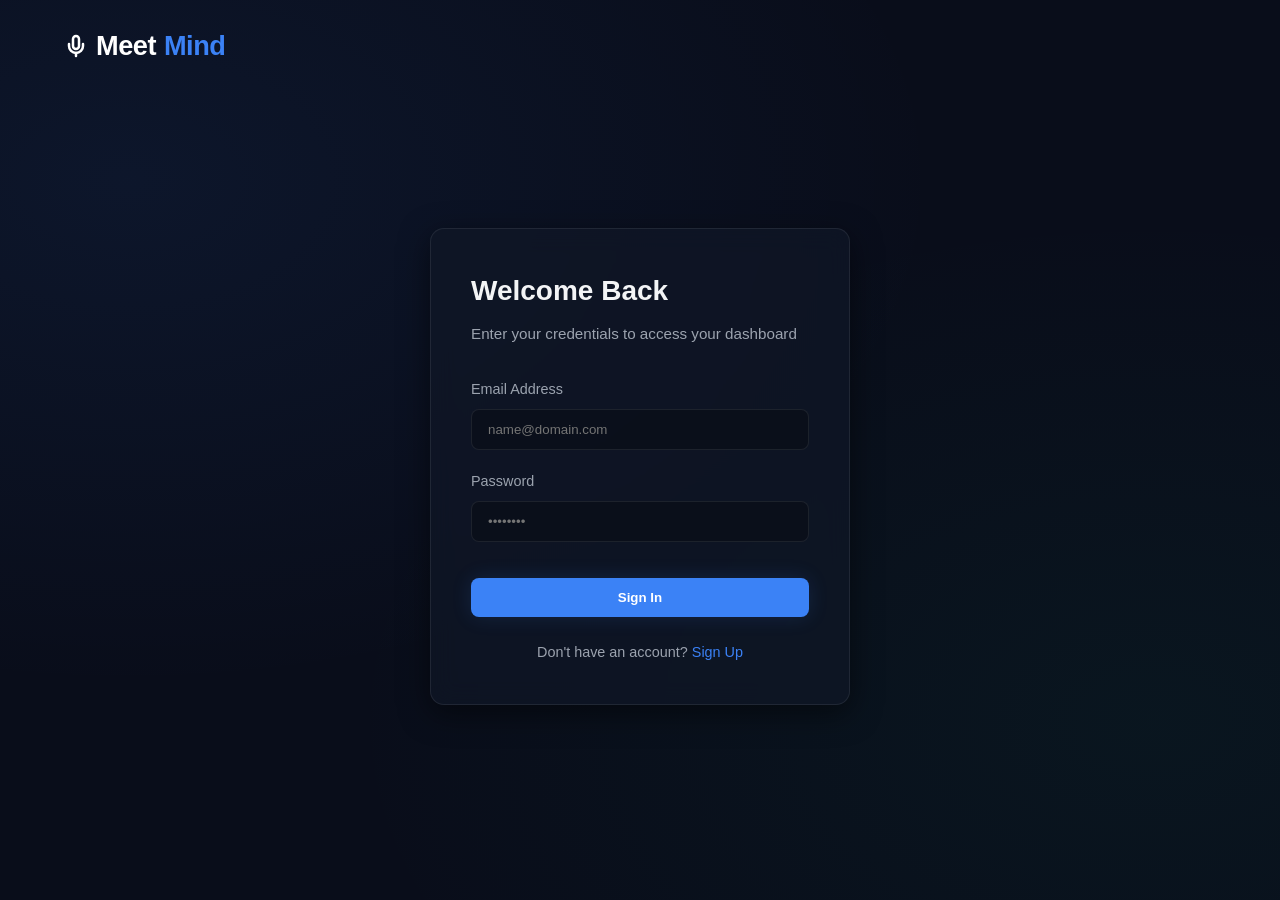
==== frontend/dashboard.html @ f76f9f4a "security hardening complete" ====
<!DOCTYPE html>
<html lang="en">
<head>
  <meta charset="UTF-8">
  <meta name="viewport" content="width=device-width, initial-scale=1.0">
  <meta http-equiv="Content-Security-Policy" content="default-src 'self'; script-src 'self' 'unsafe-inline'; style-src 'self' 'unsafe-inline' https://fonts.googleapis.com; font-src 'self' https://fonts.gstatic.com; img-src 'self' data:; connect-src 'self' http://localhost:8000 https://meetmind-backend-90u7.onrender.com;">
  <title>Dashboard — MeetMind</title>
  <link rel="stylesheet" href="css/style.css">
</head>
<body>

  <!-- Dashboard Header -->
  <header class="dashboard-header">
    <div class="nav-container">
      <a href="index.html" class="logo">
        <svg width="24" height="24" viewBox="0 0 24 24" fill="none" stroke="currentColor" stroke-width="2.5" stroke-linecap="round" stroke-linejoin="round"><path d="M12 2a3 3 0 0 0-3 3v7a3 3 0 0 0 6 0V5a3 3 0 0 0-3-3Z"/><path d="M19 10v2a7 7 0 0 1-14 0v-2"/><line x1="12" x2="12" y1="19" y2="22"/></svg>
        Meet<span>Mind</span>
      </a>
      <div style="display: flex; align-items: center; gap: 1rem;">
        <span id="user-display" style="font-size: 0.95rem; color: var(--text-secondary);"></span>
        <button id="logout-btn" class="btn btn-secondary" style="padding: 0.4rem 1rem; font-size: 0.85rem;">Logout</button>
      </div>
    </div>
  </header>

  <div class="dashboard-container">
    <!-- Upgrade to Pro Banner (Conditional) -->
    <div id="upgrade-banner" class="upgrade-banner glass-card" style="display: none;">
      <div>
        <h3>Upgrade to MeetMind Pro</h3>
        <p>Unlock unlimited meeting uploads, export MOM files to Word/PDF, and transcribe files up to 3 hours long.</p>
      </div>
      <button id="upgrade-btn" class="btn btn-primary">Upgrade for ₹499/mo</button>
    </div>

    <!-- Upload Card -->
    <div class="glass-card" style="padding: 2.5rem; margin-bottom: 2rem;">
      <h2 style="font-size: 1.5rem; margin-bottom: 0.5rem; font-weight: 700;">New Meeting Analysis</h2>
      <p style="color: var(--text-secondary); margin-bottom: 1.5rem; font-size: 0.95rem;">Upload your meeting recording (MP3, MP4, M4A, WAV, WebM) to generate MOM & summaries.</p>

      <div id="upload-alert" class="alert alert-danger"></div>

      <!-- Drag & Drop Zone -->
      <div id="drop-zone" class="upload-zone">
        <div class="upload-icon">
          <svg width="48" height="48" viewBox="0 0 24 24" fill="none" stroke="currentColor" stroke-width="1.5" stroke-linecap="round" stroke-linejoin="round"><path d="M21 15v4a2 2 0 0 1-2 2H5a2 2 0 0 1-2-2v-4"/><polyline points="17 8 12 3 7 8"/><line x1="12" x2="12" y1="3" y2="15"/></svg>
        </div>
        <h4 style="font-size: 1.1rem; margin-bottom: 0.25rem;">Drag & drop your recording file here</h4>
        <p style="color: var(--text-muted); font-size: 0.9rem;">or click to select file from your system</p>
        
        <input type="file" id="file-input" style="display: none;" accept="audio/*,video/*">
        
        <!-- Progress Fill -->
        <div id="progress-bar" class="upload-progress">
          <div id="progress-fill" class="upload-progress-fill"></div>
        </div>
        <p id="progress-text" class="upload-status-text">Uploading...</p>
      </div>

      <div class="form-group" style="margin-top: 1.5rem;">
        <label for="meeting-title">Meeting Title (Optional)</label>
        <input type="text" id="meeting-title" class="form-control" placeholder="E.g., Product Kickoff - June 2026">
      </div>
      
      <button id="process-btn" class="btn btn-primary" style="width: 100%; margin-top: 0.5rem;" disabled>
        Process Recording
      </button>
    </div>

    <!-- Meetings List Grid -->
    <div>
      <h3 class="meetings-title">Your Meetings</h3>
      <div id="empty-state" style="text-align: center; padding: 4rem 1rem; color: var(--text-secondary); display: none;">
        <p style="font-size: 1.1rem;">You haven't uploaded any meetings yet.</p>
      </div>
      <div id="meetings-grid" class="meetings-grid">
        <!-- Rendered dynamically -->
      </div>
    </div>
  </div>

  <!-- Upgrade Modal Placeholder -->
  <div id="upgrade-modal" style="display: none; position: fixed; top: 0; left: 0; width: 100%; height: 100%; background: rgba(0, 0, 0, 0.75); z-index: 1000; align-items: center; justify-content: center; backdrop-filter: blur(8px);">
    <div class="glass-card" style="max-width: 450px; width: 90%; padding: 2.5rem; text-align: center; position: relative;">
      <h3 style="font-size: 1.5rem; margin-bottom: 0.5rem;">Unlock Pro Benefits</h3>
      <p style="color: var(--text-secondary); margin-bottom: 2rem;">Upgrading to Pro gives you unlimited transcripts and full MOM exports.</p>
      
      <div style="background: rgba(255, 255, 255, 0.03); border: 1px solid var(--border-subtle); padding: 1rem; border-radius: var(--radius-sm); margin-bottom: 2rem;">
        <div style="font-size: 1.75rem; font-weight: 800;">₹499 <span style="font-size: 0.95rem; font-weight: 400; color: var(--text-secondary);">/ month</span></div>
      </div>
      
      <button id="modal-pay-btn" class="btn btn-primary" style="width: 100%; margin-bottom: 0.75rem;">Pay via Razorpay</button>
      <button id="modal-close-btn" class="btn btn-secondary" style="width: 100%;">Cancel</button>
    </div>
  </div>

  <script src="js/auth.js"></script>
  <script src="js/dashboard.js"></script>
</body>
</html>
---- frontend/css/style.css ----
@import url('https://fonts.googleapis.com/css2?family=Inter:wght@300;400;500;600;700&family=Outfit:wght@400;500;600;700;800&display=swap');

:root {
  --bg-main: #090D1A;
  --bg-surface: rgba(17, 24, 39, 0.7);
  --bg-surface-hover: rgba(31, 41, 55, 0.8);
  --border-subtle: rgba(255, 255, 255, 0.08);
  --border-focus: rgba(59, 130, 246, 0.5);
  
  --accent-primary: #3B82F6;
  --accent-primary-glow: rgba(59, 130, 246, 0.35);
  --accent-secondary: #10B981;
  --accent-danger: #EF4444;
  --accent-warning: #F59E0B;
  
  --text-primary: #F3F4F6;
  --text-secondary: #9CA3AF;
  --text-muted: #6B7280;
  
  --font-primary: 'Outfit', sans-serif;
  --font-secondary: 'Inter', sans-serif;
  
  --shadow-sm: 0 2px 8px rgba(0, 0, 0, 0.3);
  --shadow-md: 0 8px 30px rgba(0, 0, 0, 0.5);
  --shadow-glow: 0 0 20px rgba(59, 130, 246, 0.15);
  
  --radius-sm: 8px;
  --radius-md: 14px;
  --radius-lg: 20px;
}

* {
  box-sizing: border-box;
  margin: 0;
  padding: 0;
  scrollbar-width: thin;
  scrollbar-color: rgba(255, 255, 255, 0.1) transparent;
}

body {
  background-color: var(--bg-main);
  background-image: 
    radial-gradient(at 10% 20%, rgba(59, 130, 246, 0.08) 0px, transparent 50%),
    radial-gradient(at 90% 80%, rgba(16, 185, 129, 0.05) 0px, transparent 50%);
  background-attachment: fixed;
  color: var(--text-primary);
  font-family: var(--font-primary);
  line-height: 1.6;
  min-height: 100vh;
}

/* Scrollbars */
::-webkit-scrollbar {
  width: 6px;
  height: 6px;
}
::-webkit-scrollbar-track {
  background: transparent;
}
::-webkit-scrollbar-thumb {
  background: rgba(255, 255, 255, 0.1);
  border-radius: 10px;
}
::-webkit-scrollbar-thumb:hover {
  background: rgba(255, 255, 255, 0.2);
}

a {
  color: var(--accent-primary);
  text-decoration: none;
  transition: color 0.2s ease;
}
a:hover {
  color: #60A5FA;
}

/* Glassmorphism card utility */
.glass-card {
  background: var(--bg-surface);
  backdrop-filter: blur(12px);
  -webkit-backdrop-filter: blur(12px);
  border: 1px solid var(--border-subtle);
  border-radius: var(--radius-md);
  box-shadow: var(--shadow-md);
  transition: transform 0.3s ease, border-color 0.3s ease, box-shadow 0.3s ease;
}
.glass-card:hover {
  border-color: rgba(255, 255, 255, 0.14);
}

/* Primary Button Styling */
.btn {
  display: inline-flex;
  align-items: center;
  justify-content: center;
  padding: 0.75rem 1.5rem;
  font-family: var(--font-primary);
  font-weight: 600;
  border-radius: var(--radius-sm);
  border: none;
  cursor: pointer;
  transition: all 0.2s ease;
}

.btn-primary {
  background: var(--accent-primary);
  color: #FFF;
  box-shadow: var(--shadow-glow);
}
.btn-primary:hover {
  background: #2563EB;
  transform: translateY(-2px);
  box-shadow: 0 0 25px var(--accent-primary-glow);
}
.btn-primary:active {
  transform: translateY(0);
}

.btn-secondary {
  background: rgba(255, 255, 255, 0.06);
  color: var(--text-primary);
  border: 1px solid var(--border-subtle);
}
.btn-secondary:hover {
  background: rgba(255, 255, 255, 0.12);
  border-color: rgba(255, 255, 255, 0.2);
}

.btn-danger {
  background: var(--accent-danger);
  color: #FFF;
}
.btn-danger:hover {
  background: #DC2626;
  transform: translateY(-2px);
}

/* Form inputs styling */
.form-group {
  margin-bottom: 1.25rem;
}

.form-group label {
  display: block;
  font-size: 0.9rem;
  color: var(--text-secondary);
  margin-bottom: 0.5rem;
  font-weight: 500;
}

.form-control {
  width: 100%;
  padding: 0.75rem 1rem;
  font-family: var(--font-secondary);
  background: rgba(0, 0, 0, 0.25);
  border: 1px solid var(--border-subtle);
  border-radius: var(--radius-sm);
  color: var(--text-primary);
  outline: none;
  transition: border-color 0.2s ease, box-shadow 0.2s ease;
}
.form-control:focus {
  border-color: var(--accent-primary);
  box-shadow: 0 0 0 3px rgba(59, 130, 246, 0.15);
}

/* Landing Page Grid & Elements */
.nav-container {
  display: flex;
  justify-content: space-between;
  align-items: center;
  padding: 1.5rem 5%;
  max-width: 1400px;
  margin: 0 auto;
}

.logo {
  font-size: 1.7rem;
  font-weight: 800;
  color: #FFF;
  letter-spacing: -0.5px;
  display: flex;
  align-items: center;
  gap: 0.5rem;
}
.logo span {
  color: var(--accent-primary);
}

.hero-section {
  text-align: center;
  padding: 6rem 1rem 4rem;
  max-width: 800px;
  margin: 0 auto;
}

.hero-badge {
  background: rgba(59, 130, 246, 0.1);
  border: 1px solid rgba(59, 130, 246, 0.2);
  color: var(--accent-primary);
  padding: 0.35rem 1rem;
  border-radius: 50px;
  font-size: 0.85rem;
  font-weight: 600;
  display: inline-block;
  margin-bottom: 1.5rem;
}

.hero-section h1 {
  font-size: 3.5rem;
  font-weight: 800;
  letter-spacing: -1.5px;
  line-height: 1.15;
  margin-bottom: 1.5rem;
}

.hero-section h1 span {
  background: linear-gradient(135deg, #60A5FA, #3B82F6);
  -webkit-background-clip: text;
  -webkit-text-fill-color: transparent;
}

.hero-section p {
  color: var(--text-secondary);
  font-size: 1.2rem;
  margin-bottom: 2rem;
}

/* Features grid */
.features-grid {
  display: grid;
  grid-template-columns: repeat(auto-fit, minmax(300px, 1fr));
  gap: 2rem;
  max-width: 1200px;
  margin: 4rem auto;
  padding: 0 2rem;
}

.feature-card {
  padding: 2.5rem;
}

.feature-card .icon {
  width: 50px;
  height: 50px;
  border-radius: var(--radius-sm);
  background: rgba(59, 130, 246, 0.1);
  color: var(--accent-primary);
  display: flex;
  align-items: center;
  justify-content: center;
  font-size: 1.5rem;
  margin-bottom: 1.5rem;
}

/* Pricing Section */
.pricing-section {
  text-align: center;
  padding: 4rem 1rem 6rem;
}

.pricing-grid {
  display: grid;
  grid-template-columns: repeat(auto-fit, minmax(300px, 350px));
  justify-content: center;
  gap: 2.5rem;
  margin-top: 3rem;
  padding: 0 1rem;
}

.pricing-card {
  padding: 3rem 2rem;
  position: relative;
  overflow: hidden;
}

.pricing-card.premium::before {
  content: '';
  position: absolute;
  top: 0;
  left: 0;
  width: 100%;
  height: 4px;
  background: linear-gradient(90deg, var(--accent-primary), var(--accent-secondary));
}

.price {
  font-size: 2.5rem;
  font-weight: 800;
  margin: 1.5rem 0;
}
.price span {
  font-size: 1rem;
  color: var(--text-secondary);
  font-weight: 400;
}

.pricing-features {
  list-style: none;
  text-align: left;
  margin: 2rem 0;
}
.pricing-features li {
  margin-bottom: 0.75rem;
  color: var(--text-secondary);
  display: flex;
  align-items: center;
  gap: 0.5rem;
}
.pricing-features li::before {
  content: '✓';
  color: var(--accent-secondary);
  font-weight: bold;
}

/* Auth Cards styling */
.auth-wrapper {
  display: flex;
  align-items: center;
  justify-content: center;
  min-height: calc(100vh - 150px);
  padding: 2rem 1rem;
}

.auth-card {
  width: 100%;
  max-width: 420px;
  padding: 2.5rem;
}

.auth-card h2 {
  font-size: 1.75rem;
  margin-bottom: 0.5rem;
  font-weight: 700;
}

.auth-card p.subtitle {
  color: var(--text-secondary);
  margin-bottom: 2rem;
  font-size: 0.95rem;
}

/* Alert styles */
.alert {
  padding: 0.75rem 1rem;
  border-radius: var(--radius-sm);
  font-size: 0.9rem;
  margin-bottom: 1.25rem;
  display: none;
}
.alert-danger {
  background: rgba(239, 68, 68, 0.15);
  border: 1px solid rgba(239, 68, 68, 0.25);
  color: #F87171;
}
.alert-success {
  background: rgba(16, 185, 129, 0.15);
  border: 1px solid rgba(16, 185, 129, 0.25);
  color: #34D399;
}

/* Dashboard styles */
.dashboard-header {
  border-bottom: 1px solid var(--border-subtle);
  background: rgba(9, 13, 26, 0.8);
  backdrop-filter: blur(10px);
  position: sticky;
  top: 0;
  z-index: 100;
}

.dashboard-container {
  max-width: 1200px;
  margin: 2.5rem auto;
  padding: 0 2rem;
}

/* Upload zone */
.upload-zone {
  border: 2px dashed rgba(255, 255, 255, 0.15);
  border-radius: var(--radius-md);
  padding: 4rem 2rem;
  text-align: center;
  cursor: pointer;
  transition: all 0.3s ease;
  background: rgba(255, 255, 255, 0.02);
}
.upload-zone:hover, .upload-zone.dragover {
  border-color: var(--accent-primary);
  background: rgba(59, 130, 246, 0.04);
}

.upload-icon {
  font-size: 3rem;
  color: var(--accent-primary);
  margin-bottom: 1.5rem;
}

.upload-progress {
  width: 100%;
  max-width: 400px;
  height: 6px;
  background: rgba(255, 255, 255, 0.1);
  border-radius: 10px;
  margin: 1.5rem auto 0.5rem;
  overflow: hidden;
  display: none;
}
.upload-progress-fill {
  height: 100%;
  width: 0%;
  background: var(--accent-primary);
  border-radius: 10px;
  transition: width 0.2s ease;
}

.upload-status-text {
  font-size: 0.9rem;
  color: var(--text-secondary);
  display: none;
}

/* Meeting Cards */
.meetings-title {
  margin: 3.5rem 0 1.5rem;
  font-size: 1.5rem;
  font-weight: 700;
}

.meetings-grid {
  display: grid;
  grid-template-columns: repeat(auto-fill, minmax(320px, 1fr));
  gap: 1.5rem;
}

.meeting-card {
  padding: 1.75rem;
  cursor: pointer;
}
.meeting-card:hover {
  transform: translateY(-4px);
  box-shadow: 0 12px 40px rgba(0, 0, 0, 0.6);
  border-color: rgba(59, 130, 246, 0.3);
}

.meeting-meta {
  display: flex;
  justify-content: space-between;
  align-items: center;
  margin-top: 1.5rem;
  font-size: 0.85rem;
  color: var(--text-secondary);
}

/* Badges */
.badge {
  padding: 0.25rem 0.6rem;
  border-radius: 4px;
  font-size: 0.75rem;
  font-weight: 600;
  text-transform: uppercase;
}
.badge-processing {
  background: rgba(245, 158, 11, 0.15);
  border: 1px solid rgba(245, 158, 11, 0.3);
  color: var(--accent-warning);
}
.badge-done {
  background: rgba(16, 185, 129, 0.15);
  border: 1px solid rgba(16, 185, 129, 0.3);
  color: var(--accent-secondary);
}
.badge-failed {
  background: rgba(239, 68, 68, 0.15);
  border: 1px solid rgba(239, 68, 68, 0.3);
  color: var(--accent-danger);
}

/* Meeting detail page elements */
.meeting-detail-wrapper {
  max-width: 1000px;
  margin: 2rem auto 4rem;
  padding: 0 1.5rem;
}

.back-link {
  display: inline-flex;
  align-items: center;
  gap: 0.5rem;
  margin-bottom: 1.5rem;
  color: var(--text-secondary);
  font-weight: 500;
}
.back-link:hover {
  color: var(--text-primary);
}

.meeting-header {
  margin-bottom: 2.5rem;
}

.meeting-header h2 {
  font-size: 2.2rem;
  font-weight: 800;
  margin-bottom: 0.5rem;
}

/* Tabs */
.tabs-container {
  display: flex;
  border-bottom: 1.5px solid var(--border-subtle);
  margin-bottom: 2rem;
  gap: 1.5rem;
}

.tab-btn {
  background: none;
  border: none;
  color: var(--text-secondary);
  font-family: var(--font-primary);
  font-size: 1.05rem;
  font-weight: 600;
  padding: 0.75rem 0.5rem;
  cursor: pointer;
  position: relative;
  transition: color 0.2s ease;
}
.tab-btn:hover {
  color: var(--text-primary);
}
.tab-btn.active {
  color: var(--accent-primary);
}
.tab-btn.active::after {
  content: '';
  position: absolute;
  bottom: -1.5px;
  left: 0;
  width: 100%;
  height: 2px;
  background: var(--accent-primary);
}

.tab-panel {
  display: none;
}
.tab-panel.active {
  display: block;
}

/* Tab Panel Contents */
.bullet-list {
  list-style: none;
}
.bullet-list li {
  position: relative;
  padding-left: 2rem;
  margin-bottom: 1.25rem;
  font-family: var(--font-secondary);
  font-size: 1.05rem;
}
.bullet-list li::before {
  content: "•";
  position: absolute;
  left: 0.5rem;
  color: var(--accent-primary);
  font-size: 1.5rem;
  line-height: 1.2;
}

/* MOM Styling */
.mom-section {
  margin-bottom: 2rem;
}
.mom-section h3 {
  font-size: 1.2rem;
  margin-bottom: 1rem;
  font-weight: 700;
  color: #FFF;
  border-left: 3px solid var(--accent-primary);
  padding-left: 0.75rem;
}

.mom-pill-list {
  display: flex;
  flex-wrap: wrap;
  gap: 0.5rem;
}
.mom-pill {
  background: rgba(255, 255, 255, 0.05);
  border: 1px solid var(--border-subtle);
  padding: 0.35rem 0.85rem;
  border-radius: 50px;
  font-size: 0.9rem;
  color: var(--text-secondary);
}

/* Tables for action items */
.mom-table {
  width: 100%;
  border-collapse: collapse;
  margin-top: 0.5rem;
}
.mom-table th, .mom-table td {
  padding: 0.85rem 1rem;
  text-align: left;
  border-bottom: 1px solid var(--border-subtle);
}
.mom-table th {
  background: rgba(255, 255, 255, 0.02);
  color: var(--text-secondary);
  font-weight: 600;
  font-size: 0.9rem;
}
.mom-table td {
  font-family: var(--font-secondary);
  font-size: 0.95rem;
}

/* Q&A Chat system */
.chat-container {
  display: flex;
  flex-direction: column;
  height: 450px;
  background: rgba(0, 0, 0, 0.2);
  border-radius: var(--radius-sm);
  border: 1px solid var(--border-subtle);
  overflow: hidden;
}

.chat-messages {
  flex: 1;
  padding: 1.5rem;
  overflow-y: auto;
  display: flex;
  flex-direction: column;
  gap: 1.25rem;
}

.chat-bubble {
  max-width: 80%;
  padding: 0.85rem 1.25rem;
  border-radius: var(--radius-sm);
  font-family: var(--font-secondary);
  font-size: 0.95rem;
}

.chat-bubble.user {
  align-self: flex-end;
  background: var(--accent-primary);
  color: #FFF;
  border-bottom-right-radius: 2px;
}

.chat-bubble.assistant {
  align-self: flex-start;
  background: rgba(255, 255, 255, 0.06);
  border: 1px solid var(--border-subtle);
  color: var(--text-primary);
  border-bottom-left-radius: 2px;
}

.chat-input-bar {
  display: flex;
  padding: 1rem;
  border-top: 1px solid var(--border-subtle);
  background: rgba(0, 0, 0, 0.1);
  gap: 0.75rem;
}

.chat-input {
  flex: 1;
  background: rgba(0, 0, 0, 0.3);
  border: 1px solid var(--border-subtle);
  color: var(--text-primary);
  padding: 0.75rem 1rem;
  border-radius: var(--radius-sm);
  outline: none;
  font-family: var(--font-secondary);
}
.chat-input:focus {
  border-color: var(--accent-primary);
}

.pricing-header {
  margin-bottom: 2rem;
}

/* Export Panel */
.export-panel {
  margin-top: 2rem;
  padding: 1.5rem;
  display: flex;
  align-items: center;
  justify-content: space-between;
  gap: 1rem;
}
.export-buttons {
  display: flex;
  gap: 0.75rem;
}

/* Pro upgrade panel dashboard */
.upgrade-banner {
  padding: 1.5rem 2rem;
  margin-bottom: 2.5rem;
  display: flex;
  justify-content: space-between;
  align-items: center;
  background: linear-gradient(90deg, rgba(59, 130, 246, 0.15), rgba(16, 185, 129, 0.1));
  border: 1px solid rgba(59, 130, 246, 0.25);
}

.upgrade-banner h3 {
  font-size: 1.15rem;
  font-weight: 700;
  margin-bottom: 0.25rem;
}
.upgrade-banner p {
  color: var(--text-secondary);
  font-size: 0.9rem;
}

/* Custom Animations */
@keyframes spin {
  to { transform: rotate(360deg); }
}
@keyframes pulse {
  0% { transform: scale(1); box-shadow: 0 0 0 0 rgba(59, 130, 246, 0.4); }
  70% { transform: scale(1.05); box-shadow: 0 0 0 10px rgba(59, 130, 246, 0); }
  100% { transform: scale(1); box-shadow: 0 0 0 0 rgba(59, 130, 246, 0); }
}

@media (max-width: 768px) {
  .dashboard-grid { grid-template-columns: 1fr; }
  .meetings-grid { grid-template-columns: 1fr !important; }
  .meeting-detail-wrapper { padding: 1rem; }
  .tabs-container { flex-direction: column; gap: 0.5rem; }
  .mom-table th, .mom-table td { padding: 0.5rem; font-size: 0.85rem; }
  .export-panel { flex-direction: column; text-align: center; gap: 1rem; }
  .upgrade-banner { flex-direction: column; text-align: center; gap: 1rem; }
  .hero-section h1 { font-size: 2.5rem; }
  .nav-container { flex-direction: column; gap: 1rem; }
}

/* Delete button hover states */
.delete-btn:hover {
  background-color: rgba(239, 68, 68, 0.15) !important;
  color: #ef4444 !important;
}
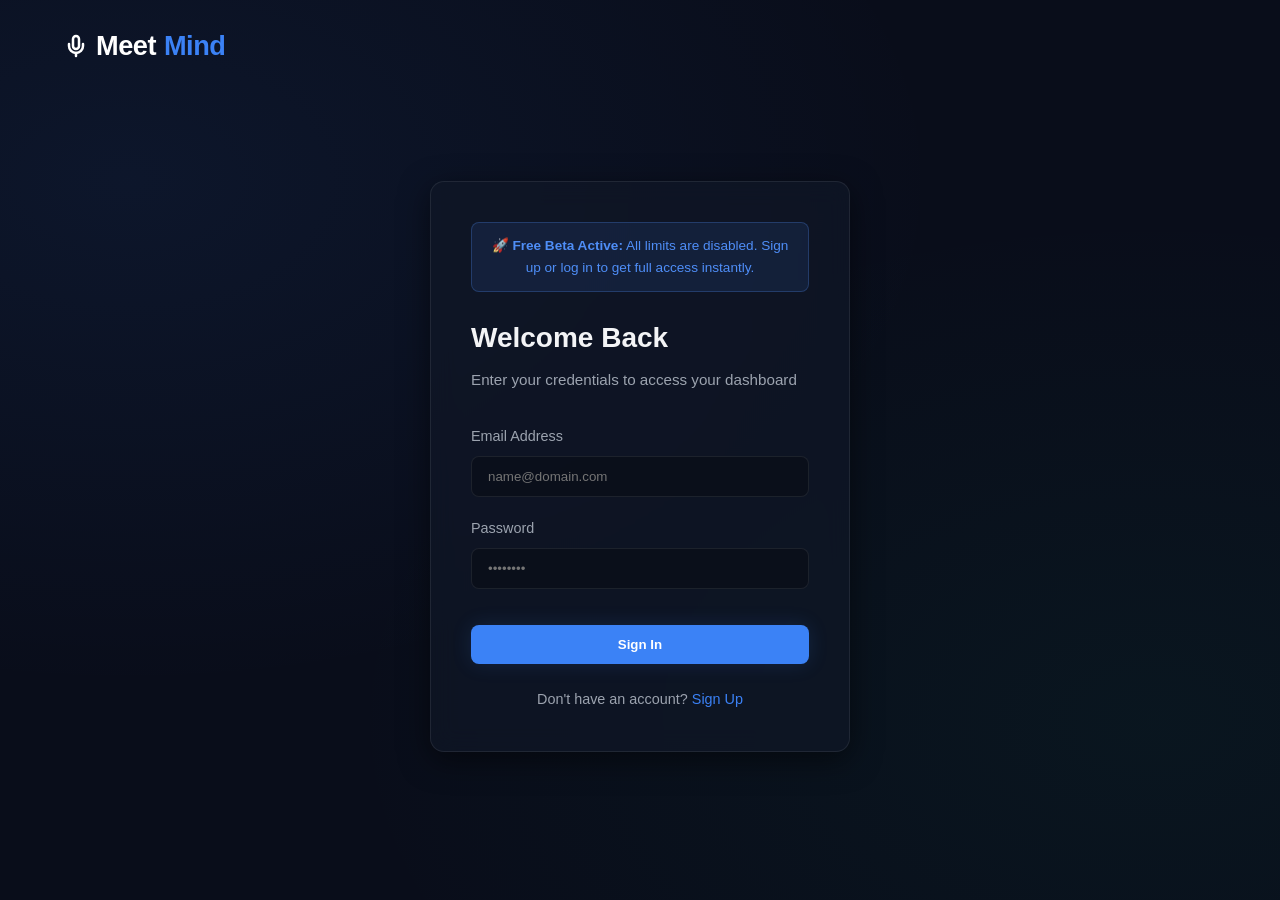
==== commit 498fe3e4: "feat: implement free beta launch mode updates and feedback widget" ====
--- a/frontend/dashboard.html
+++ b/frontend/dashboard.html
@@ -24,13 +24,17 @@
   </header>
 
   <div class="dashboard-container">
-    <!-- Upgrade to Pro Banner (Conditional) -->
-    <div id="upgrade-banner" class="upgrade-banner glass-card" style="display: none;">
-      <div>
-        <h3>Upgrade to MeetMind Pro</h3>
-        <p>Unlock unlimited meeting uploads, export MOM files to Word/PDF, and transcribe files up to 3 hours long.</p>
+    <!-- Share/Referral Banner -->
+    <div id="share-banner" class="glass-card" style="display: none; padding: 1.5rem 2rem; margin-bottom: 2rem; justify-content: space-between; align-items: center; background: linear-gradient(90deg, rgba(79, 142, 247, 0.15), rgba(139, 92, 246, 0.15)); border: 1px solid rgba(79, 142, 247, 0.25); position: relative;">
+      <div style="flex-grow: 1; padding-right: 2rem;">
+        <h3 style="font-size: 1.15rem; font-weight: 700; margin-bottom: 0.25rem;">Enjoying MeetMind? Share & Get Priority Access!</h3>
+        <p style="color: var(--text-secondary); font-size: 0.9rem;">Invite your colleagues to our Free Beta launch. Get a lifetime priority tier when we launch paid plans.</p>
+        <div style="margin-top: 0.75rem; display: flex; gap: 0.5rem; align-items: center; flex-wrap: wrap;">
+          <input type="text" id="referral-link-input" readonly class="form-control" style="max-width: 320px; font-size: 0.85rem; padding: 0.4rem 0.75rem;" value="">
+          <button id="copy-ref-btn" class="btn btn-secondary" style="padding: 0.4rem 1rem; font-size: 0.85rem;">Copy Link</button>
+        </div>
       </div>
-      <button id="upgrade-btn" class="btn btn-primary">Upgrade for ₹499/mo</button>
+      <button id="close-share-banner" style="background: none; border: none; font-size: 1.5rem; color: var(--text-secondary); cursor: pointer; position: absolute; right: 1rem; top: 1rem; display: flex; align-items: center; justify-content: center; padding: 4px;">&times;</button>
     </div>
 
     <!-- Upload Card -->
@@ -79,18 +83,40 @@
     </div>
   </div>
 
-  <!-- Upgrade Modal Placeholder -->
-  <div id="upgrade-modal" style="display: none; position: fixed; top: 0; left: 0; width: 100%; height: 100%; background: rgba(0, 0, 0, 0.75); z-index: 1000; align-items: center; justify-content: center; backdrop-filter: blur(8px);">
-    <div class="glass-card" style="max-width: 450px; width: 90%; padding: 2.5rem; text-align: center; position: relative;">
-      <h3 style="font-size: 1.5rem; margin-bottom: 0.5rem;">Unlock Pro Benefits</h3>
-      <p style="color: var(--text-secondary); margin-bottom: 2rem;">Upgrading to Pro gives you unlimited transcripts and full MOM exports.</p>
+  <!-- Floating Feedback Widget -->
+  <button id="feedback-widget-btn" style="position: fixed; bottom: 2rem; right: 2rem; z-index: 1000; background: linear-gradient(135deg, #4F8EF7, #8B5CF6); color: #FFF; border: none; padding: 0.75rem 1.25rem; border-radius: 50px; font-weight: 600; cursor: pointer; display: flex; align-items: center; gap: 0.5rem; box-shadow: 0 4px 20px rgba(79, 142, 247, 0.4); transition: transform 0.2s ease;">
+    <svg width="18" height="18" viewBox="0 0 24 24" fill="none" stroke="currentColor" stroke-width="2.5" stroke-linecap="round" stroke-linejoin="round"><path d="M21 15a2 2 0 0 1-2 2H7l-4 4V5a2 2 0 0 1 2-2h14a2 2 0 0 1 2 2z"/></svg>
+    Feedback
+  </button>
+
+  <!-- Feedback Modal -->
+  <div id="feedback-modal" style="display: none; position: fixed; top: 0; left: 0; width: 100%; height: 100%; background: rgba(0, 0, 0, 0.75); z-index: 1001; align-items: center; justify-content: center; backdrop-filter: blur(8px);">
+    <div class="glass-card" style="max-width: 450px; width: 90%; padding: 2.5rem; position: relative;">
+      <button id="close-feedback-modal" style="background: none; border: none; font-size: 1.5rem; color: var(--text-secondary); cursor: pointer; position: absolute; right: 1rem; top: 1rem; display: flex; align-items: center; justify-content: center; padding: 4px;">&times;</button>
       
-      <div style="background: rgba(255, 255, 255, 0.03); border: 1px solid var(--border-subtle); padding: 1rem; border-radius: var(--radius-sm); margin-bottom: 2rem;">
-        <div style="font-size: 1.75rem; font-weight: 800;">₹499 <span style="font-size: 0.95rem; font-weight: 400; color: var(--text-secondary);">/ month</span></div>
+      <h3 style="font-size: 1.5rem; margin-bottom: 0.5rem; font-weight: 700;">Submit Feedback</h3>
+      <p style="color: var(--text-secondary); margin-bottom: 1.5rem; font-size: 0.95rem;">Let us know how we can make MeetMind better!</p>
+      
+      <div id="feedback-alert" class="alert alert-danger"></div>
+      <div id="feedback-success" class="alert alert-success"></div>
+
+      <div class="form-group">
+        <label>Your Rating</label>
+        <div style="display: flex; gap: 0.5rem; font-size: 2rem; cursor: pointer; margin-bottom: 1rem;" id="star-rating-container">
+          <span class="feedback-star" data-rating="1" style="color: var(--text-muted); transition: color 0.2s;">★</span>
+          <span class="feedback-star" data-rating="2" style="color: var(--text-muted); transition: color 0.2s;">★</span>
+          <span class="feedback-star" data-rating="3" style="color: var(--text-muted); transition: color 0.2s;">★</span>
+          <span class="feedback-star" data-rating="4" style="color: var(--text-muted); transition: color 0.2s;">★</span>
+          <span class="feedback-star" data-rating="5" style="color: var(--text-muted); transition: color 0.2s;">★</span>
+        </div>
       </div>
       
-      <button id="modal-pay-btn" class="btn btn-primary" style="width: 100%; margin-bottom: 0.75rem;">Pay via Razorpay</button>
-      <button id="modal-close-btn" class="btn btn-secondary" style="width: 100%;">Cancel</button>
+      <div class="form-group">
+        <label for="feedback-message">Message</label>
+        <textarea id="feedback-message" class="form-control" rows="4" placeholder="Tell us what you like or what we can improve..." style="resize: none;"></textarea>
+      </div>
+      
+      <button id="submit-feedback-btn" class="btn btn-primary" style="width: 100%;">Submit Feedback</button>
     </div>
   </div>
 
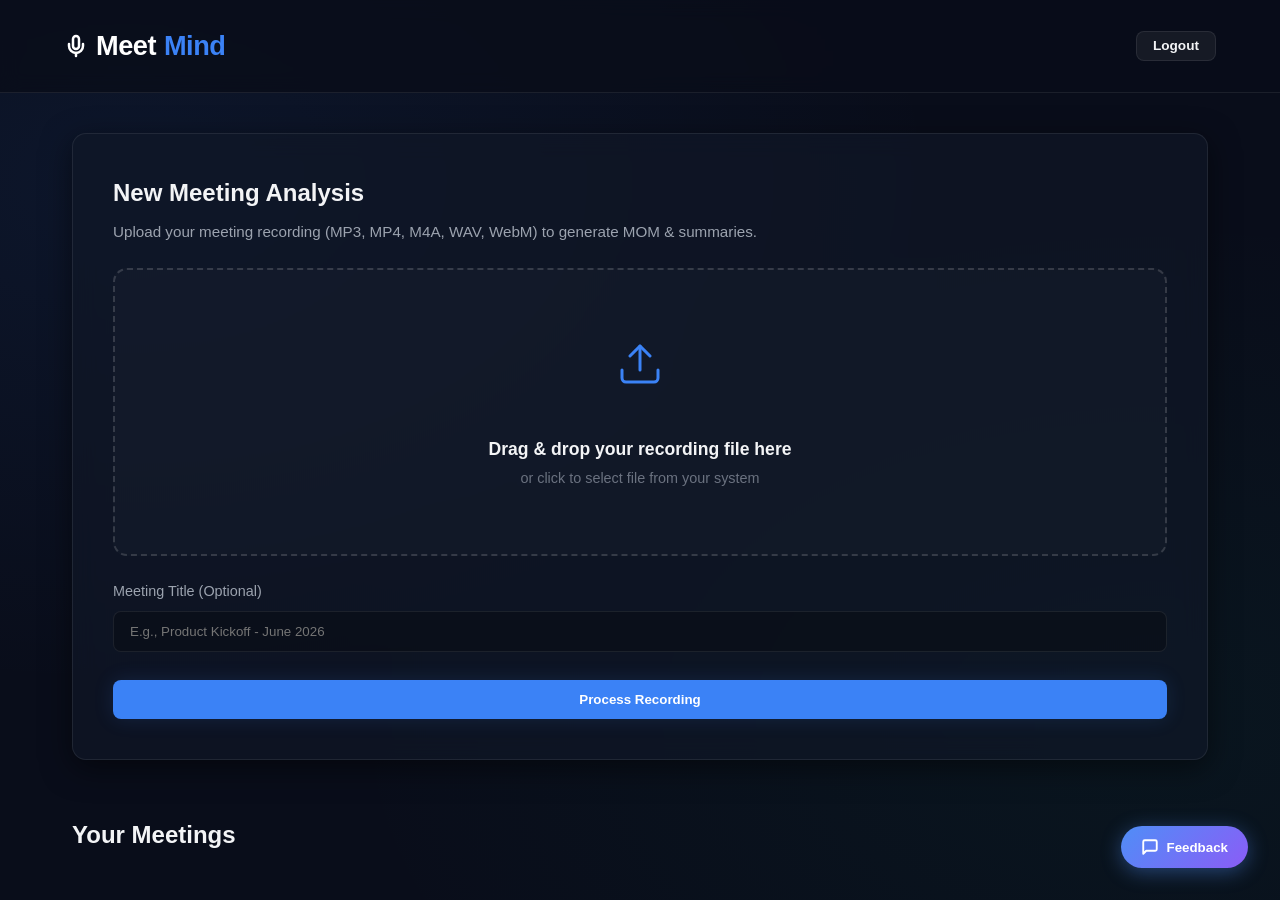
==== commit 4c81dc65: "fix post-login redirect loop" ====
--- a/frontend/dashboard.html
+++ b/frontend/dashboard.html
@@ -120,7 +120,7 @@
     </div>
   </div>
 
-  <script src="js/auth.js"></script>
-  <script src="js/dashboard.js"></script>
+  <script src="/js/auth.js"></script>
+  <script src="/js/dashboard.js"></script>
 </body>
 </html>
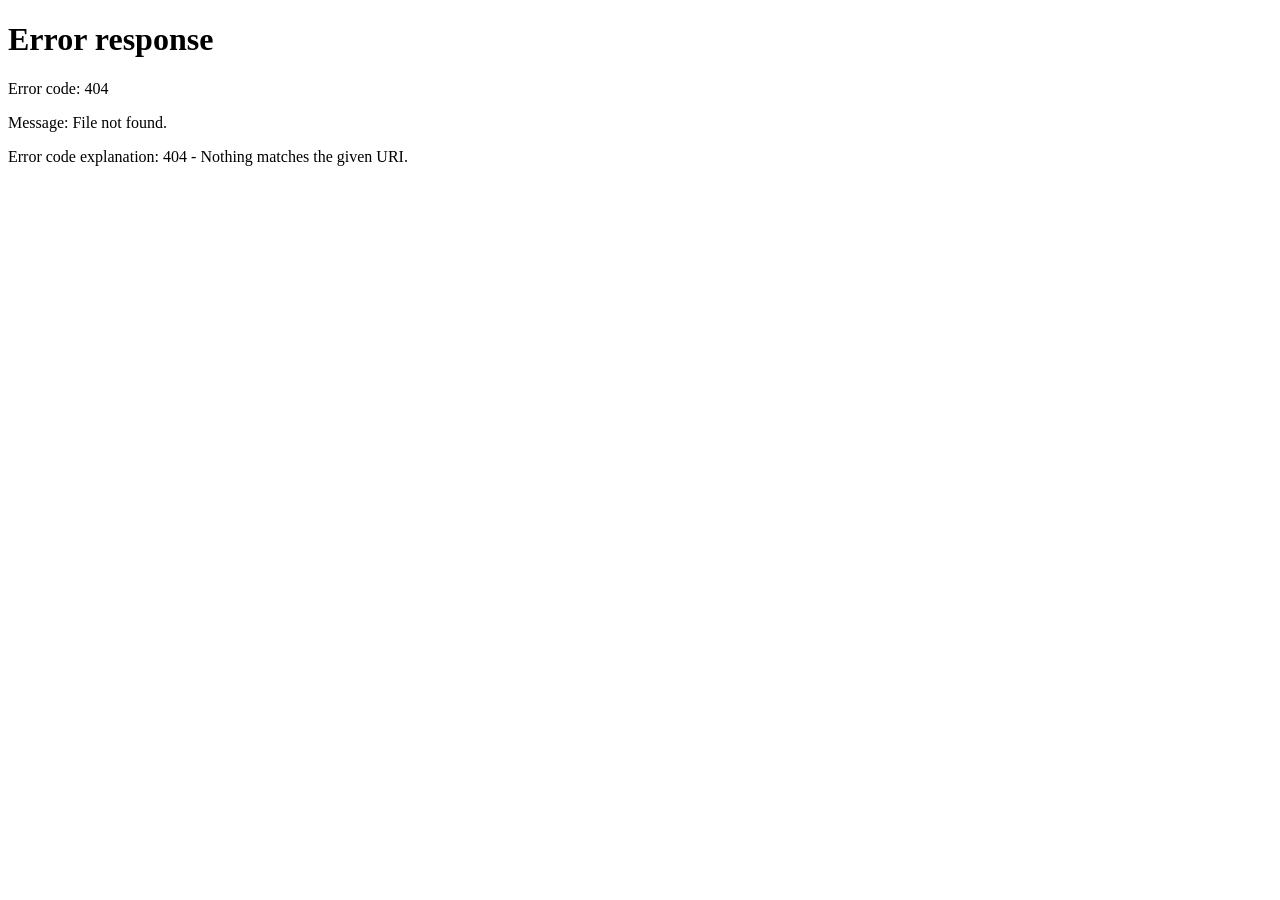
==== commit 522f404c: "Redesign: macOS Sequoia Liquid Glass UI, free forever beta, search, public share link, action items " ====
--- a/frontend/dashboard.html
+++ b/frontend/dashboard.html
@@ -6,55 +6,391 @@
   <meta http-equiv="Content-Security-Policy" content="default-src 'self'; script-src 'self' 'unsafe-inline'; style-src 'self' 'unsafe-inline' https://fonts.googleapis.com; font-src 'self' https://fonts.gstatic.com; img-src 'self' data:; connect-src 'self' http://localhost:8000 https://meetmind-backend-90u7.onrender.com;">
   <title>Dashboard — MeetMind</title>
   <link rel="stylesheet" href="css/style.css">
+  <style>
+    /* Dashboard specific layout structures */
+    .dashboard-layout {
+      display: flex;
+      min-height: 100vh;
+    }
+
+    .sidebar {
+      width: 280px;
+      background: rgba(13, 13, 26, 0.65);
+      border-right: 1px solid var(--glass-border);
+      backdrop-filter: var(--glass-blur);
+      -webkit-backdrop-filter: var(--glass-blur);
+      padding: 2.5rem 1.5rem;
+      display: flex;
+      flex-direction: column;
+      justify-content: space-between;
+      position: fixed;
+      top: 0; bottom: 0; left: 0;
+      z-index: 100;
+    }
+
+    .main-content {
+      margin-left: 280px;
+      flex-grow: 1;
+      padding: 3rem;
+      position: relative;
+      z-index: 10;
+      max-width: 1200px;
+    }
+
+    @media (max-width: 900px) {
+      .sidebar {
+        width: 80px;
+        padding: 2rem 0.5rem;
+        align-items: center;
+      }
+      .sidebar .logo span, .sidebar .sidebar-link span:not(.icon), .sidebar .beta-tag {
+        display: none;
+      }
+      .sidebar .logo {
+        justify-content: center;
+        margin-bottom: 2rem;
+      }
+      .main-content {
+        margin-left: 80px;
+        padding: 2rem 1rem;
+      }
+    }
+
+    .sidebar-link {
+      display: flex;
+      align-items: center;
+      gap: 1rem;
+      padding: 0.85rem 1.25rem;
+      color: var(--text-secondary);
+      border-radius: var(--radius-sm);
+      font-weight: 500;
+      transition: var(--transition);
+      margin-bottom: 0.5rem;
+    }
+
+    .sidebar-link:hover, .sidebar-link.active {
+      color: white;
+      background: var(--glass-bg);
+      border: 1px solid var(--glass-border);
+    }
+
+    .sidebar-link .icon {
+      font-size: 1.25rem;
+    }
+
+    /* Stats Cards Row */
+    .stats-row {
+      display: grid;
+      grid-template-columns: repeat(3, 1fr);
+      gap: 1.5rem;
+      margin-bottom: 3rem;
+    }
+
+    .stat-card {
+      padding: 1.75rem;
+      text-align: left;
+    }
+
+    .stat-card .label {
+      font-size: 0.85rem;
+      text-transform: uppercase;
+      letter-spacing: 1px;
+      color: var(--text-secondary);
+      margin-bottom: 0.5rem;
+    }
+
+    .stat-card .value {
+      font-size: 2.25rem;
+      font-weight: 800;
+      color: white;
+    }
+
+    /* Quick Action Cards */
+    .quick-actions {
+      display: grid;
+      grid-template-columns: repeat(3, 1fr);
+      gap: 1.5rem;
+      margin-bottom: 3.5rem;
+    }
+
+    .action-card {
+      padding: 2rem;
+      text-align: center;
+      cursor: pointer;
+    }
+
+    .action-card:hover {
+      transform: translateY(-4px);
+    }
+
+    .action-card .icon {
+      font-size: 2.5rem;
+      margin-bottom: 1rem;
+      display: inline-block;
+    }
+
+    .action-card h4 {
+      font-size: 1.15rem;
+      font-weight: 700;
+      margin-bottom: 0.5rem;
+    }
+
+    .action-card p {
+      font-size: 0.85rem;
+      color: var(--text-secondary);
+      line-height: 1.4;
+    }
+
+    /* Action Items Tracker */
+    .tracker-panel {
+      padding: 2rem;
+      margin-bottom: 3.5rem;
+    }
+
+    .tracker-title {
+      font-size: 1.3rem;
+      font-weight: 800;
+      margin-bottom: 1.5rem;
+      display: flex;
+      align-items: center;
+      gap: 0.5rem;
+    }
+
+    .tracker-list {
+      display: flex;
+      flex-direction: column;
+      gap: 1rem;
+    }
+
+    .tracker-item {
+      display: flex;
+      align-items: center;
+      justify-content: space-between;
+      padding: 1rem 1.5rem;
+      background: rgba(255,255,255,0.02);
+      border: 1px solid var(--glass-border);
+      border-radius: var(--radius-sm);
+      transition: var(--transition);
+    }
+
+    .tracker-item:hover {
+      border-color: rgba(255,255,255,0.15);
+      background: rgba(255,255,255,0.04);
+    }
+
+    .tracker-left {
+      display: flex;
+      align-items: center;
+      gap: 1rem;
+    }
+
+    .tracker-checkbox {
+      width: 20px;
+      height: 20px;
+      cursor: pointer;
+      accent-color: var(--accent);
+    }
+
+    .tracker-info h5 {
+      font-size: 0.95rem;
+      font-weight: 600;
+      margin-bottom: 0.25rem;
+    }
+
+    .tracker-info p {
+      font-size: 0.8rem;
+      color: var(--text-secondary);
+    }
+
+    .tracker-info p a {
+      color: var(--accent);
+      text-decoration: underline;
+    }
+
+    .tracker-meta {
+      display: flex;
+      align-items: center;
+      gap: 1.5rem;
+    }
+
+    .tracker-owner {
+      font-size: 0.85rem;
+      background: var(--glass-bg);
+      border: 1px solid var(--glass-border);
+      padding: 0.25rem 0.75rem;
+      border-radius: 100px;
+      color: var(--text-primary);
+    }
+
+    .tracker-deadline {
+      font-size: 0.85rem;
+      font-weight: 600;
+    }
+
+    .deadline-overdue {
+      color: var(--error);
+    }
+
+    .deadline-upcoming {
+      color: var(--warning);
+    }
+
+    /* Modal Styling */
+    .modal-overlay {
+      display: none;
+      position: fixed;
+      top: 0; left: 0; width: 100%; height: 100%;
+      background: rgba(0,0,0,0.8);
+      z-index: 2000;
+      align-items: center;
+      justify-content: center;
+      backdrop-filter: blur(12px);
+    }
+  </style>
 </head>
 <body>
 
-  <!-- Dashboard Header -->
-  <header class="dashboard-header">
-    <div class="nav-container">
-      <a href="index.html" class="logo">
-        <svg width="24" height="24" viewBox="0 0 24 24" fill="none" stroke="currentColor" stroke-width="2.5" stroke-linecap="round" stroke-linejoin="round"><path d="M12 2a3 3 0 0 0-3 3v7a3 3 0 0 0 6 0V5a3 3 0 0 0-3-3Z"/><path d="M19 10v2a7 7 0 0 1-14 0v-2"/><line x1="12" x2="12" y1="19" y2="22"/></svg>
-        Meet<span>Mind</span>
-      </a>
-      <div style="display: flex; align-items: center; gap: 1rem;">
-        <span id="user-display" style="font-size: 0.95rem; color: var(--text-secondary);"></span>
-        <button id="logout-btn" class="btn btn-secondary" style="padding: 0.4rem 1rem; font-size: 0.85rem;">Logout</button>
-      </div>
-    </div>
-  </header>
-
-  <div class="dashboard-container">
-    <!-- Share/Referral Banner -->
-    <div id="share-banner" class="glass-card" style="display: none; padding: 1.5rem 2rem; margin-bottom: 2rem; justify-content: space-between; align-items: center; background: linear-gradient(90deg, rgba(79, 142, 247, 0.15), rgba(139, 92, 246, 0.15)); border: 1px solid rgba(79, 142, 247, 0.25); position: relative;">
-      <div style="flex-grow: 1; padding-right: 2rem;">
-        <h3 style="font-size: 1.15rem; font-weight: 700; margin-bottom: 0.25rem;">Enjoying MeetMind? Share & Get Priority Access!</h3>
-        <p style="color: var(--text-secondary); font-size: 0.9rem;">Invite your colleagues to our Free Beta launch. Get a lifetime priority tier when we launch paid plans.</p>
-        <div style="margin-top: 0.75rem; display: flex; gap: 0.5rem; align-items: center; flex-wrap: wrap;">
-          <input type="text" id="referral-link-input" readonly class="form-control" style="max-width: 320px; font-size: 0.85rem; padding: 0.4rem 0.75rem;" value="">
-          <button id="copy-ref-btn" class="btn btn-secondary" style="padding: 0.4rem 1rem; font-size: 0.85rem;">Copy Link</button>
-        </div>
-      </div>
-      <button id="close-share-banner" style="background: none; border: none; font-size: 1.5rem; color: var(--text-secondary); cursor: pointer; position: absolute; right: 1rem; top: 1rem; display: flex; align-items: center; justify-content: center; padding: 4px;">&times;</button>
-    </div>
-
-    <!-- Upload Card -->
-    <div class="glass-card" style="padding: 2.5rem; margin-bottom: 2rem;">
-      <h2 style="font-size: 1.5rem; margin-bottom: 0.5rem; font-weight: 700;">New Meeting Analysis</h2>
-      <p style="color: var(--text-secondary); margin-bottom: 1.5rem; font-size: 0.95rem;">Upload your meeting recording (MP3, MP4, M4A, WAV, WebM) to generate MOM & summaries.</p>
-
-      <div id="upload-alert" class="alert alert-danger"></div>
-
-      <!-- Drag & Drop Zone -->
+  <!-- Ambient background orbs -->
+  <div class="bg-orb bg-orb-1"></div>
+  <div class="bg-orb bg-orb-2"></div>
+
+  <!-- Toast system -->
+  <div id="toast" class="toast"></div>
+
+  <div class="dashboard-layout">
+    <!-- Sidebar Navigation -->
+    <aside class="sidebar">
+      <div>
+        <a href="index.html" class="logo" style="margin-bottom: 3rem; display: flex;">
+          <svg width="24" height="24" viewBox="0 0 24 24" fill="none" stroke="currentColor" stroke-width="2.5" stroke-linecap="round" stroke-linejoin="round"><path d="M12 2a3 3 0 0 0-3 3v7a3 3 0 0 0 6 0V5a3 3 0 0 0-3-3Z"/><path d="M19 10v2a7 7 0 0 1-14 0v-2"/><line x1="12" x2="12" y1="19" y2="22"/></svg>
+          Meet<span>Mind</span>
+        </a>
+        
+        <nav>
+          <a href="recorder.html" class="sidebar-link">
+            <span class="icon">🎙️</span>
+            <span>Record Meeting</span>
+          </a>
+          <a href="#" class="sidebar-link active" onclick="event.preventDefault(); triggerUploadModal();">
+            <span class="icon">📤</span>
+            <span>Upload Recording</span>
+          </a>
+          <a href="search.html" class="sidebar-link">
+            <span class="icon">🔍</span>
+            <span>Search Syncs</span>
+          </a>
+          <a href="#" class="sidebar-link" onclick="event.preventDefault(); scrollToSection('action-items-tracker');">
+            <span class="icon">✅</span>
+            <span>Action Items</span>
+          </a>
+        </nav>
+      </div>
+
+      <div>
+        <div class="beta-tag" style="padding: 0.6rem; background: var(--accent-soft); border: 1px solid var(--glass-border); border-radius: var(--radius-sm); margin-bottom: 1.5rem; text-align: center;">
+          <span style="font-size: 0.75rem; font-weight: 700; color: var(--accent); letter-spacing: 0.5px;">BETA MEMBER 🚀</span>
+        </div>
+        <div style="display: flex; flex-direction: column; gap: 0.5rem;">
+          <span id="user-display" style="font-size: 0.85rem; color: var(--text-secondary); max-width: 220px; overflow: hidden; text-overflow: ellipsis; white-space: nowrap;"></span>
+          <a href="#" id="logout-btn" style="font-size: 0.85rem; color: var(--error); font-weight: 600;">Log Out →</a>
+        </div>
+      </div>
+    </aside>
+
+    <!-- Main Content Area -->
+    <main class="main-content">
+      <!-- Welcome Header -->
+      <div style="display: flex; justify-content: space-between; align-items: center; margin-bottom: 3rem;">
+        <div>
+          <h2 style="font-size: 2.25rem; font-weight: 800;">Workspace Dashboard</h2>
+          <p style="color: var(--text-secondary); margin-top: 0.25rem;">Synthesize meeting notes, track action items, and query transcript details.</p>
+        </div>
+      </div>
+
+      <!-- Top Stats Row -->
+      <div class="stats-row">
+        <!-- Card 1 -->
+        <div class="glass-card stat-card">
+          <div class="label">Meetings Processed</div>
+          <div class="value" id="stat-total-meetings">-</div>
+        </div>
+        <!-- Card 2 -->
+        <div class="glass-card stat-card">
+          <div class="label">Pending Action Tasks</div>
+          <div class="value" id="stat-pending-tasks">-</div>
+        </div>
+        <!-- Card 3 -->
+        <div class="glass-card stat-card">
+          <div class="label">Total Meeting Duration</div>
+          <div class="value" id="stat-total-duration">-</div>
+        </div>
+      </div>
+
+      <!-- Quick Actions Grid -->
+      <h3 style="font-size: 1.3rem; font-weight: 800; margin-bottom: 1.5rem;">Quick Synthesizer</h3>
+      <div class="quick-actions">
+        <!-- Card 1 -->
+        <div class="glass-card action-card" onclick="location.href='recorder.html'">
+          <span class="icon">🔴</span>
+          <h4>Record Audio</h4>
+          <p>Record directly in your browser with screen, mic, and tab audio combination.</p>
+        </div>
+        <!-- Card 2 -->
+        <div class="glass-card action-card" onclick="triggerUploadModal()">
+          <span class="icon">📤</span>
+          <h4>Upload File</h4>
+          <p>Analyze pre-recorded audio/video files (MP3, MP4, M4A, WAV, WebM).</p>
+        </div>
+        <!-- Card 3 -->
+        <div class="glass-card action-card" onclick="triggerPasteModal()">
+          <span class="icon">📋</span>
+          <h4>Paste Transcript</h4>
+          <p>Paste copy-pasted raw meeting transcripts to write MOM instantly.</p>
+        </div>
+      </div>
+
+      <!-- Action Items Tracker Section -->
+      <div class="glass-card tracker-panel" id="action-items-tracker">
+        <div class="tracker-title">
+          <span>✅</span> Consolidated Action Items
+        </div>
+        
+        <div id="tracker-empty-state" style="text-align: center; padding: 2rem; color: var(--text-secondary);">
+          No pending action items found. All tasks are completed!
+        </div>
+
+        <div class="tracker-list" id="tracker-list">
+          <!-- Populated dynamically -->
+        </div>
+      </div>
+
+      <!-- Recent Meetings List Grid -->
+      <div>
+        <h3 style="font-size: 1.3rem; font-weight: 800; margin-bottom: 1.5rem;">Recent Meetings</h3>
+        <div id="meetings-empty-state" style="text-align: center; padding: 4rem 1rem; color: var(--text-secondary); display: none;">
+          <p style="font-size: 1.1rem;">You haven't uploaded any meetings yet.</p>
+        </div>
+        <div id="meetings-grid" class="meetings-grid">
+          <!-- Populated dynamically -->
+        </div>
+      </div>
+    </main>
+  </div>
+
+  <!-- Upload Modal -->
+  <div id="upload-modal" class="modal-overlay" onclick="closeModal('upload-modal')">
+    <div class="glass-card glass-modal" style="max-width: 550px; width: 90%; padding: 2.5rem;" onclick="event.stopPropagation()">
+      <h3 style="font-size: 1.5rem; margin-bottom: 0.5rem; font-weight: 800;">Upload Audio/Video Recording</h3>
+      <p style="color: var(--text-secondary); margin-bottom: 2.0rem; font-size: 0.9rem;">Upload your meeting file to generate MOM & summaries.</p>
+      
+      <div id="upload-alert" class="alert alert-danger" style="display: none;"></div>
+
       <div id="drop-zone" class="upload-zone">
-        <div class="upload-icon">
-          <svg width="48" height="48" viewBox="0 0 24 24" fill="none" stroke="currentColor" stroke-width="1.5" stroke-linecap="round" stroke-linejoin="round"><path d="M21 15v4a2 2 0 0 1-2 2H5a2 2 0 0 1-2-2v-4"/><polyline points="17 8 12 3 7 8"/><line x1="12" x2="12" y1="3" y2="15"/></svg>
-        </div>
-        <h4 style="font-size: 1.1rem; margin-bottom: 0.25rem;">Drag & drop your recording file here</h4>
-        <p style="color: var(--text-muted); font-size: 0.9rem;">or click to select file from your system</p>
-        
+        <div class="upload-icon">📤</div>
+        <h4 style="font-size: 1.1rem; margin-bottom: 0.25rem;">Drag & drop your file here</h4>
+        <p style="color: var(--text-tertiary); font-size: 0.85rem;">or click to browse local files</p>
         <input type="file" id="file-input" style="display: none;" accept="audio/*,video/*">
         
-        <!-- Progress Fill -->
         <div id="progress-bar" class="upload-progress">
           <div id="progress-fill" class="upload-progress-fill"></div>
         </div>
@@ -62,65 +398,81 @@
       </div>
 
       <div class="form-group" style="margin-top: 1.5rem;">
-        <label for="meeting-title">Meeting Title (Optional)</label>
-        <input type="text" id="meeting-title" class="form-control" placeholder="E.g., Product Kickoff - June 2026">
-      </div>
-      
-      <button id="process-btn" class="btn btn-primary" style="width: 100%; margin-top: 0.5rem;" disabled>
-        Process Recording
-      </button>
-    </div>
-
-    <!-- Meetings List Grid -->
-    <div>
-      <h3 class="meetings-title">Your Meetings</h3>
-      <div id="empty-state" style="text-align: center; padding: 4rem 1rem; color: var(--text-secondary); display: none;">
-        <p style="font-size: 1.1rem;">You haven't uploaded any meetings yet.</p>
-      </div>
-      <div id="meetings-grid" class="meetings-grid">
-        <!-- Rendered dynamically -->
+        <label for="upload-title">Meeting Title</label>
+        <input type="text" id="upload-title" class="form-control" placeholder="E.g., Website Release Alignment">
+      </div>
+
+      <div class="form-group">
+        <label for="upload-language">Transcription Language</label>
+        <select id="upload-language" class="form-control">
+          <option value="auto">Auto-Detect Language</option>
+          <option value="en">English</option>
+          <option value="hi">Hindi (हिंदी)</option>
+          <option value="ta">Tamil (தமிழ்)</option>
+          <option value="te">Telugu (తెలుగు)</option>
+          <option value="bn">Bengali (বাংলা)</option>
+          <option value="mr">Marathi (मराठी)</option>
+          <option value="fr">French (Français)</option>
+          <option value="de">German (Deutsch)</option>
+          <option value="pt">Portuguese (Português)</option>
+          <option value="es">Spanish (Español)</option>
+        </select>
+      </div>
+
+      <div style="display: flex; gap: 1rem; margin-top: 2rem;">
+        <button class="btn btn-secondary" onclick="closeModal('upload-modal')" style="flex: 1;">Cancel</button>
+        <button id="process-btn" class="btn btn-primary" style="flex: 1;" disabled>Process Recording</button>
       </div>
     </div>
   </div>
 
-  <!-- Floating Feedback Widget -->
-  <button id="feedback-widget-btn" style="position: fixed; bottom: 2rem; right: 2rem; z-index: 1000; background: linear-gradient(135deg, #4F8EF7, #8B5CF6); color: #FFF; border: none; padding: 0.75rem 1.25rem; border-radius: 50px; font-weight: 600; cursor: pointer; display: flex; align-items: center; gap: 0.5rem; box-shadow: 0 4px 20px rgba(79, 142, 247, 0.4); transition: transform 0.2s ease;">
-    <svg width="18" height="18" viewBox="0 0 24 24" fill="none" stroke="currentColor" stroke-width="2.5" stroke-linecap="round" stroke-linejoin="round"><path d="M21 15a2 2 0 0 1-2 2H7l-4 4V5a2 2 0 0 1 2-2h14a2 2 0 0 1 2 2z"/></svg>
-    Feedback
-  </button>
-
-  <!-- Feedback Modal -->
-  <div id="feedback-modal" style="display: none; position: fixed; top: 0; left: 0; width: 100%; height: 100%; background: rgba(0, 0, 0, 0.75); z-index: 1001; align-items: center; justify-content: center; backdrop-filter: blur(8px);">
-    <div class="glass-card" style="max-width: 450px; width: 90%; padding: 2.5rem; position: relative;">
-      <button id="close-feedback-modal" style="background: none; border: none; font-size: 1.5rem; color: var(--text-secondary); cursor: pointer; position: absolute; right: 1rem; top: 1rem; display: flex; align-items: center; justify-content: center; padding: 4px;">&times;</button>
-      
-      <h3 style="font-size: 1.5rem; margin-bottom: 0.5rem; font-weight: 700;">Submit Feedback</h3>
-      <p style="color: var(--text-secondary); margin-bottom: 1.5rem; font-size: 0.95rem;">Let us know how we can make MeetMind better!</p>
-      
-      <div id="feedback-alert" class="alert alert-danger"></div>
-      <div id="feedback-success" class="alert alert-success"></div>
+  <!-- Paste Transcript Modal -->
+  <div id="paste-modal" class="modal-overlay" onclick="closeModal('paste-modal')">
+    <div class="glass-card glass-modal" style="max-width: 600px; width: 90%; padding: 2.5rem;" onclick="event.stopPropagation()">
+      <h3 style="font-size: 1.5rem; margin-bottom: 0.5rem; font-weight: 800;">Paste Meeting Transcript</h3>
+      <p style="color: var(--text-secondary); margin-bottom: 1.5rem; font-size: 0.9rem;">Copy-paste a meeting transcript directly. AI processes in seconds.</p>
+
+      <div id="paste-alert" class="alert alert-danger" style="display: none;"></div>
 
       <div class="form-group">
-        <label>Your Rating</label>
-        <div style="display: flex; gap: 0.5rem; font-size: 2rem; cursor: pointer; margin-bottom: 1rem;" id="star-rating-container">
-          <span class="feedback-star" data-rating="1" style="color: var(--text-muted); transition: color 0.2s;">★</span>
-          <span class="feedback-star" data-rating="2" style="color: var(--text-muted); transition: color 0.2s;">★</span>
-          <span class="feedback-star" data-rating="3" style="color: var(--text-muted); transition: color 0.2s;">★</span>
-          <span class="feedback-star" data-rating="4" style="color: var(--text-muted); transition: color 0.2s;">★</span>
-          <span class="feedback-star" data-rating="5" style="color: var(--text-muted); transition: color 0.2s;">★</span>
-        </div>
-      </div>
-      
+        <label for="paste-title">Meeting Title</label>
+        <input type="text" id="paste-title" class="form-control" placeholder="E.g., Q3 Project Sync" required>
+      </div>
+
       <div class="form-group">
-        <label for="feedback-message">Message</label>
-        <textarea id="feedback-message" class="form-control" rows="4" placeholder="Tell us what you like or what we can improve..." style="resize: none;"></textarea>
-      </div>
-      
-      <button id="submit-feedback-btn" class="btn btn-primary" style="width: 100%;">Submit Feedback</button>
+        <label for="paste-transcript">Transcript Text</label>
+        <textarea id="paste-transcript" class="form-control" rows="8" placeholder="Alice: We need to complete the landing page redesign.&#10;Bob: I can finish it by Monday night..." style="resize: none;" required></textarea>
+      </div>
+
+      <div style="display: flex; gap: 1rem; margin-top: 2rem;">
+        <button class="btn btn-secondary" onclick="closeModal('paste-modal')" style="flex: 1;">Cancel</button>
+        <button id="paste-submit-btn" class="btn btn-primary" style="flex: 1;">Generate MOM</button>
+      </div>
     </div>
   </div>
 
-  <script src="/js/auth.js"></script>
-  <script src="/js/dashboard.js"></script>
+  <script src="js/shortcuts.js"></script>
+  <script src="js/auth.js"></script>
+  <script src="js/dashboard.js"></script>
+  <script>
+    function triggerUploadModal() {
+      document.getElementById('upload-modal').style.display = 'flex';
+    }
+    
+    function triggerPasteModal() {
+      document.getElementById('paste-modal').style.display = 'flex';
+    }
+
+    function closeModal(id) {
+      document.getElementById(id).style.display = 'none';
+    }
+
+    function scrollToSection(id) {
+      const el = document.getElementById(id);
+      if (el) {
+        el.scrollIntoView({ behavior: 'smooth' });
+      }
+    }
+  </script>
 </body>
 </html>
--- a/frontend/css/style.css
+++ b/frontend/css/style.css
@@ -1,32 +1,61 @@
 @import url('https://fonts.googleapis.com/css2?family=Inter:wght@300;400;500;600;700&family=Outfit:wght@400;500;600;700;800&display=swap');
 
 :root {
-  --bg-main: #090D1A;
-  --bg-surface: rgba(17, 24, 39, 0.7);
-  --bg-surface-hover: rgba(31, 41, 55, 0.8);
-  --border-subtle: rgba(255, 255, 255, 0.08);
-  --border-focus: rgba(59, 130, 246, 0.5);
+  /* Base */
+  --bg-primary: #080810;
+  --bg-secondary: #0d0d1a;
   
-  --accent-primary: #3B82F6;
-  --accent-primary-glow: rgba(59, 130, 246, 0.35);
-  --accent-secondary: #10B981;
-  --accent-danger: #EF4444;
-  --accent-warning: #F59E0B;
+  /* Glass surfaces */
+  --glass-bg: rgba(255, 255, 255, 0.04);
+  --glass-bg-hover: rgba(255, 255, 255, 0.08);
+  --glass-border: rgba(255, 255, 255, 0.10);
+  --glass-border-hover: rgba(255, 255, 255, 0.20);
+  --glass-shadow: 0 8px 32px rgba(0, 0, 0, 0.4);
+  --glass-blur: blur(20px);
   
-  --text-primary: #F3F4F6;
-  --text-secondary: #9CA3AF;
-  --text-muted: #6B7280;
+  /* Accent */
+  --accent: #4F8EF7;
+  --accent-soft: rgba(79, 142, 247, 0.15);
+  --accent-glow: 0 0 20px rgba(79, 142, 247, 0.3);
+  --purple: #8B5CF6;
+  --purple-soft: rgba(139, 92, 246, 0.15);
   
+  /* Text */
+  --text-primary: rgba(255, 255, 255, 0.95);
+  --text-secondary: rgba(255, 255, 255, 0.55);
+  --text-tertiary: rgba(255, 255, 255, 0.30);
+  
+  /* Semantic */
+  --success: #34D399;
+  --warning: #FBBF24;
+  --error: #F87171;
+  
+  /* Spacing */
+  --radius-sm: 10px;
+  --radius-md: 16px;
+  --radius-lg: 24px;
+  --radius-xl: 32px;
+  
+  /* Animation */
+  --transition: all 0.3s cubic-bezier(0.4, 0, 0.2, 1);
+
+  /* Fonts */
   --font-primary: 'Outfit', sans-serif;
   --font-secondary: 'Inter', sans-serif;
-  
-  --shadow-sm: 0 2px 8px rgba(0, 0, 0, 0.3);
-  --shadow-md: 0 8px 30px rgba(0, 0, 0, 0.5);
-  --shadow-glow: 0 0 20px rgba(59, 130, 246, 0.15);
-  
-  --radius-sm: 8px;
-  --radius-md: 14px;
-  --radius-lg: 20px;
+
+  /* Legacy Fallbacks to prevent breaks */
+  --bg-main: var(--bg-primary);
+  --bg-surface: var(--glass-bg);
+  --bg-surface-hover: var(--glass-bg-hover);
+  --border-subtle: var(--glass-border);
+  --accent-primary: var(--accent);
+  --accent-primary-glow: var(--accent-glow);
+  --accent-secondary: var(--success);
+  --accent-danger: var(--error);
+  --accent-warning: var(--warning);
+  --text-muted: var(--text-tertiary);
+  --shadow-sm: var(--glass-shadow);
+  --shadow-md: var(--glass-shadow);
 }
 
 * {
@@ -38,15 +67,13 @@
 }
 
 body {
-  background-color: var(--bg-main);
-  background-image: 
-    radial-gradient(at 10% 20%, rgba(59, 130, 246, 0.08) 0px, transparent 50%),
-    radial-gradient(at 90% 80%, rgba(16, 185, 129, 0.05) 0px, transparent 50%);
-  background-attachment: fixed;
+  background-color: var(--bg-primary);
   color: var(--text-primary);
   font-family: var(--font-primary);
   line-height: 1.6;
   min-height: 100vh;
+  animation: pageIn 0.4s ease-out;
+  overflow-x: hidden;
 }
 
 /* Scrollbars */
@@ -66,64 +93,86 @@
 }
 
 a {
-  color: var(--accent-primary);
+  color: var(--accent);
   text-decoration: none;
-  transition: color 0.2s ease;
+  transition: var(--transition);
 }
 a:hover {
-  color: #60A5FA;
-}
-
-/* Glassmorphism card utility */
+  color: white;
+}
+
+/* Reusable glass card */
 .glass-card {
-  background: var(--bg-surface);
-  backdrop-filter: blur(12px);
-  -webkit-backdrop-filter: blur(12px);
-  border: 1px solid var(--border-subtle);
-  border-radius: var(--radius-md);
-  box-shadow: var(--shadow-md);
-  transition: transform 0.3s ease, border-color 0.3s ease, box-shadow 0.3s ease;
-}
+  background: var(--glass-bg);
+  border: 1px solid var(--glass-border);
+  backdrop-filter: var(--glass-blur);
+  -webkit-backdrop-filter: var(--glass-blur);
+  border-radius: var(--radius-lg);
+  box-shadow: var(--glass-shadow);
+  transition: var(--transition);
+}
+
 .glass-card:hover {
-  border-color: rgba(255, 255, 255, 0.14);
-}
-
-/* Primary Button Styling */
+  background: var(--glass-bg-hover);
+  border-color: var(--glass-border-hover);
+  transform: translateY(-2px);
+  box-shadow: var(--glass-shadow), var(--accent-glow);
+}
+
+/* Premium buttons */
 .btn {
   display: inline-flex;
   align-items: center;
   justify-content: center;
-  padding: 0.75rem 1.5rem;
+  padding: 10px 20px;
   font-family: var(--font-primary);
   font-weight: 600;
   border-radius: var(--radius-sm);
   border: none;
   cursor: pointer;
-  transition: all 0.2s ease;
+  transition: var(--transition);
 }
 
 .btn-primary {
-  background: var(--accent-primary);
-  color: #FFF;
-  box-shadow: var(--shadow-glow);
-}
+  background: linear-gradient(135deg, var(--accent), var(--purple));
+  border: none;
+  border-radius: var(--radius-sm);
+  color: white;
+  font-weight: 600;
+  padding: 12px 24px;
+  cursor: pointer;
+  transition: var(--transition);
+  position: relative;
+  overflow: hidden;
+}
+
+.btn-primary::before {
+  content: '';
+  position: absolute;
+  top: 0; left: 0; right: 0;
+  height: 1px;
+  background: linear-gradient(90deg, 
+    transparent, 
+    rgba(255,255,255,0.4), 
+    transparent);
+}
+
 .btn-primary:hover {
-  background: #2563EB;
-  transform: translateY(-2px);
-  box-shadow: 0 0 25px var(--accent-primary-glow);
-}
-.btn-primary:active {
-  transform: translateY(0);
+  transform: translateY(-1px);
+  box-shadow: 0 8px 25px rgba(79, 142, 247, 0.4);
 }
 
 .btn-secondary {
-  background: rgba(255, 255, 255, 0.06);
+  background: var(--glass-bg);
   color: var(--text-primary);
-  border: 1px solid var(--border-subtle);
-}
+  border: 1px solid var(--glass-border);
+  backdrop-filter: var(--glass-blur);
+  -webkit-backdrop-filter: var(--glass-blur);
+}
+
 .btn-secondary:hover {
-  background: rgba(255, 255, 255, 0.12);
-  border-color: rgba(255, 255, 255, 0.2);
+  background: var(--glass-bg-hover);
+  border-color: var(--glass-border-hover);
 }
 
 .btn-danger {
@@ -748,3 +797,72 @@
   background-color: rgba(239, 68, 68, 0.15) !important;
   color: #ef4444 !important;
 }
+
+/* Glass popup/modal */
+.glass-modal {
+  background: rgba(13, 13, 26, 0.85);
+  backdrop-filter: blur(40px);
+  -webkit-backdrop-filter: blur(40px);
+  border: 1px solid var(--glass-border);
+  border-radius: var(--radius-xl);
+  box-shadow: 
+    0 25px 50px rgba(0,0,0,0.5),
+    inset 0 1px 0 rgba(255,255,255,0.1);
+}
+
+/* Ambient background orbs */
+.bg-orb {
+  position: fixed;
+  border-radius: 50%;
+  filter: blur(80px);
+  opacity: 0.15;
+  pointer-events: none;
+  z-index: 0;
+}
+
+.bg-orb-1 {
+  width: 600px; height: 600px;
+  background: var(--accent);
+  top: -200px; left: -200px;
+  animation: float 8s ease-in-out infinite;
+}
+
+.bg-orb-2 {
+  width: 400px; height: 400px;
+  background: var(--purple);
+  bottom: -100px; right: -100px;
+  animation: float 10s ease-in-out infinite reverse;
+}
+
+@keyframes float {
+  0%, 100% { transform: translate(0, 0); }
+  50% { transform: translate(30px, -30px); }
+}
+
+@keyframes pageIn {
+  from { opacity: 0; transform: translateY(8px); }
+  to   { opacity: 1; transform: translateY(0); }
+}
+
+/* Toast notifications (macOS style) */
+.toast {
+  position: fixed;
+  top: 24px;
+  left: 50%;
+  transform: translateX(-50%) translateY(-100px);
+  background: rgba(13, 13, 26, 0.9);
+  backdrop-filter: blur(20px);
+  border: 1px solid var(--glass-border);
+  border-radius: 100px;
+  padding: 12px 24px;
+  color: var(--text-primary);
+  font-size: 14px;
+  font-weight: 500;
+  transition: transform 0.4s cubic-bezier(0.4, 0, 0.2, 1);
+  z-index: 9999;
+  white-space: nowrap;
+}
+
+.toast.show {
+  transform: translateX(-50%) translateY(0);
+}
